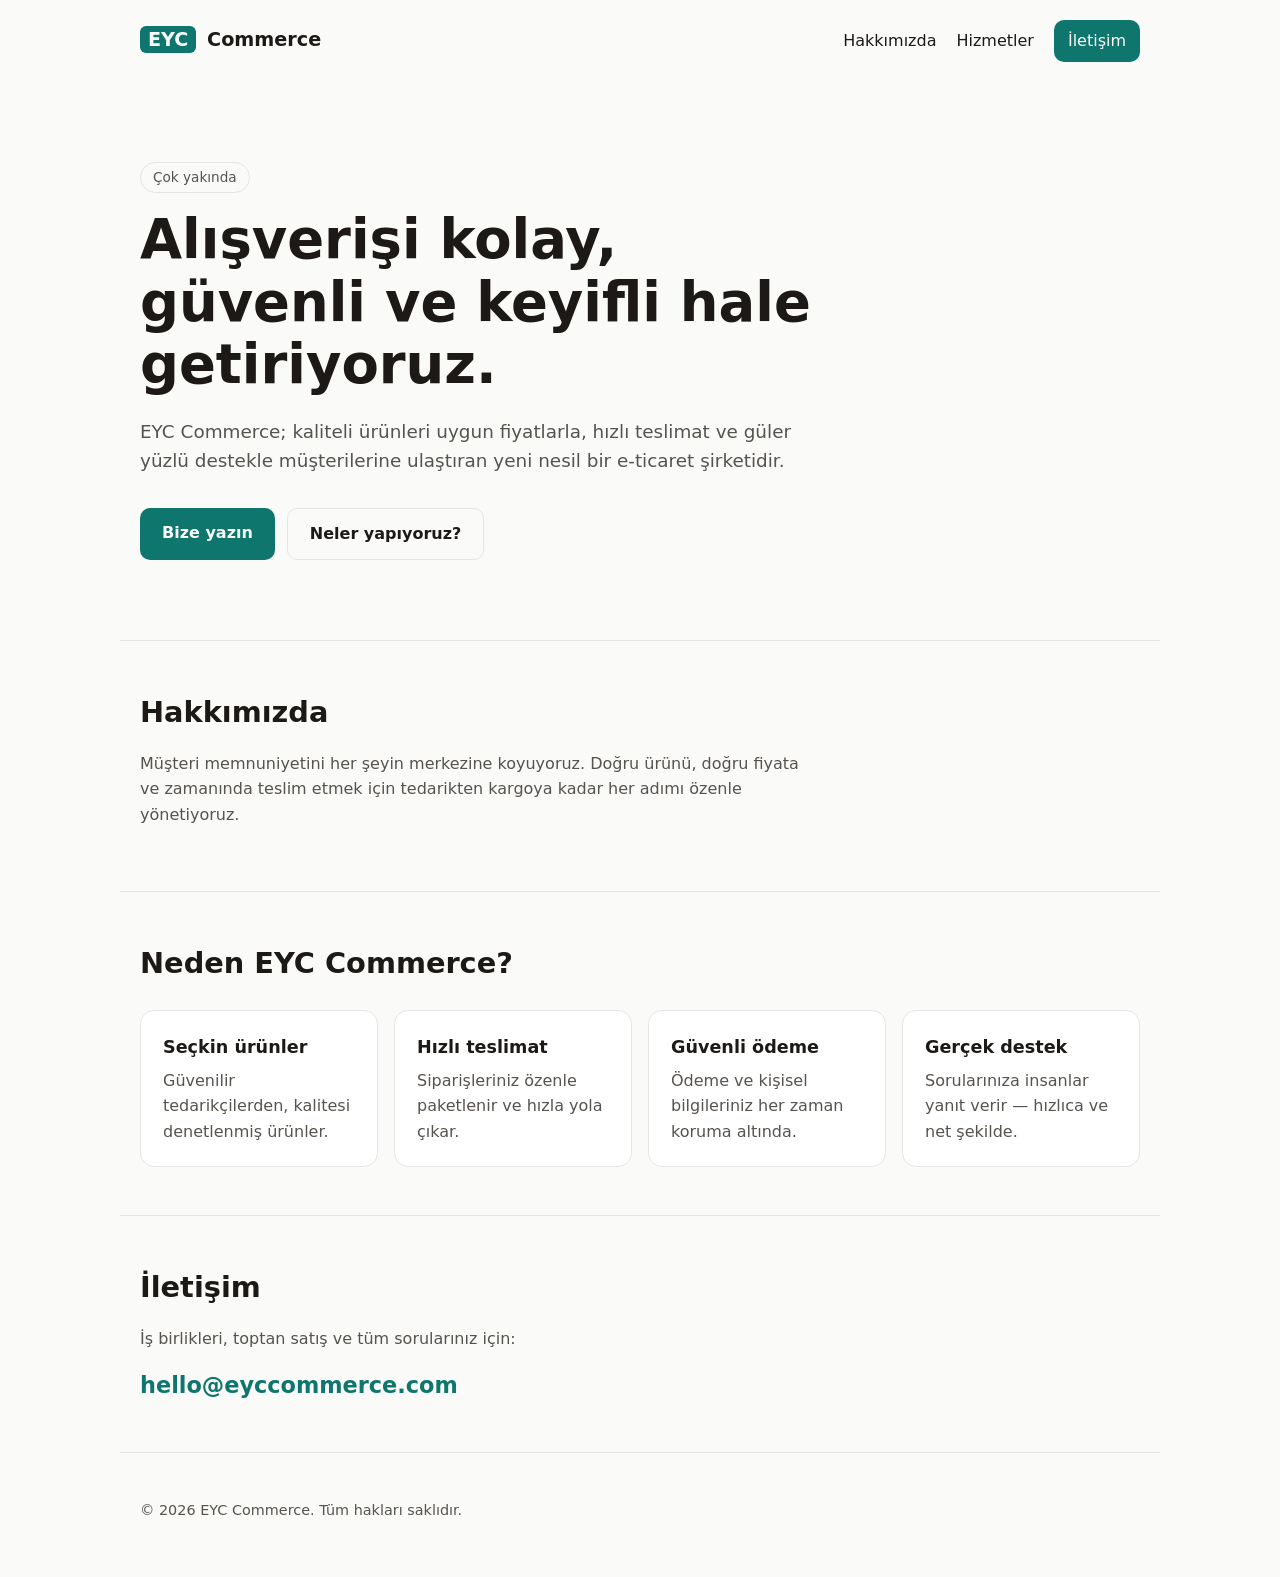
==== index.html @ fbf8d01a "Initial static site for eyccommerce.com Co-Authored-By: Claude Opus 5.5 <noreply@anthropic.com>" ====
<!doctype html>
<html lang="tr">
<head>
  <meta charset="utf-8">
  <meta name="viewport" content="width=device-width, initial-scale=1">
  <title>EYC Commerce — E-Ticaret Çözümleri</title>
  <meta name="description" content="EYC Commerce: güvenilir, hızlı ve müşteri odaklı e-ticaret. Çok yakında yayındayız.">
  <link rel="icon" href="assets/favicon.svg" type="image/svg+xml">
  <link rel="canonical" href="https://eyccommerce.com/">
  <meta property="og:title" content="EYC Commerce">
  <meta property="og:description" content="Güvenilir, hızlı ve müşteri odaklı e-ticaret.">
  <meta property="og:url" content="https://eyccommerce.com/">
  <link rel="stylesheet" href="assets/style.css">
</head>
<body>
  <header class="wrap nav">
    <a class="logo" href="/"><span>EYC</span> Commerce</a>
    <nav>
      <a href="#hakkimizda">Hakkımızda</a>
      <a href="#hizmetler">Hizmetler</a>
      <a href="#iletisim" class="btn btn-sm">İletişim</a>
    </nav>
  </header>

  <main>
    <section class="hero wrap">
      <p class="badge">Çok yakında</p>
      <h1>Alışverişi kolay, güvenli ve keyifli hale getiriyoruz.</h1>
      <p class="lead">EYC Commerce; kaliteli ürünleri uygun fiyatlarla, hızlı teslimat ve güler yüzlü destekle müşterilerine ulaştıran yeni nesil bir e-ticaret şirketidir.</p>
      <div class="cta">
        <a class="btn" href="mailto:hello@eyccommerce.com">Bize yazın</a>
        <a class="btn btn-ghost" href="#hizmetler">Neler yapıyoruz?</a>
      </div>
    </section>

    <section id="hakkimizda" class="wrap section">
      <h2>Hakkımızda</h2>
      <p>Müşteri memnuniyetini her şeyin merkezine koyuyoruz. Doğru ürünü, doğru fiyata ve zamanında teslim etmek için tedarikten kargoya kadar her adımı özenle yönetiyoruz.</p>
    </section>

    <section id="hizmetler" class="wrap section">
      <h2>Neden EYC Commerce?</h2>
      <div class="grid">
        <article class="card"><h3>Seçkin ürünler</h3><p>Güvenilir tedarikçilerden, kalitesi denetlenmiş ürünler.</p></article>
        <article class="card"><h3>Hızlı teslimat</h3><p>Siparişleriniz özenle paketlenir ve hızla yola çıkar.</p></article>
        <article class="card"><h3>Güvenli ödeme</h3><p>Ödeme ve kişisel bilgileriniz her zaman koruma altında.</p></article>
        <article class="card"><h3>Gerçek destek</h3><p>Sorularınıza insanlar yanıt verir — hızlıca ve net şekilde.</p></article>
      </div>
    </section>

    <section id="iletisim" class="wrap section contact">
      <h2>İletişim</h2>
      <p>İş birlikleri, toptan satış ve tüm sorularınız için:</p>
      <a class="mail" href="mailto:hello@eyccommerce.com">hello@eyccommerce.com</a>
    </section>
  </main>

  <footer class="wrap footer">
    <p>© <span id="y">2026</span> EYC Commerce. Tüm hakları saklıdır.</p>
  </footer>
  <script>document.getElementById('y').textContent = new Date().getFullYear();</script>
</body>
</html>
---- assets/style.css ----
:root{--bg:#fafaf9;--fg:#1c1917;--muted:#57534e;--brand:#0f766e;--brand-2:#115e59;--card:#fff;--line:#e7e5e4}
@media (prefers-color-scheme:dark){:root{--bg:#0c0a09;--fg:#f5f5f4;--muted:#a8a29e;--brand:#2dd4bf;--brand-2:#5eead4;--card:#1c1917;--line:#292524}}
*{box-sizing:border-box}
html{scroll-behavior:smooth}
body{margin:0;background:var(--bg);color:var(--fg);font:16px/1.6 system-ui,-apple-system,"Segoe UI",Roboto,sans-serif}
a{color:var(--brand)}
.wrap{max-width:1040px;margin:0 auto;padding:0 20px}
.nav{display:flex;align-items:center;justify-content:space-between;padding-top:20px;padding-bottom:20px}
.nav nav{display:flex;gap:20px;align-items:center}
.nav nav a{text-decoration:none;color:var(--fg);font-weight:500}
.logo{font-weight:700;font-size:1.2rem;text-decoration:none;color:var(--fg)}
.logo span{background:var(--brand);color:var(--bg);padding:2px 8px;border-radius:6px;margin-right:4px}
.hero{padding-top:80px;padding-bottom:80px}
.badge{display:inline-block;border:1px solid var(--line);border-radius:999px;padding:4px 12px;font-size:.85rem;color:var(--muted);margin:0 0 16px}
h1{font-size:clamp(2rem,5vw,3.4rem);line-height:1.15;margin:0 0 20px;max-width:18ch}
.lead{font-size:1.15rem;color:var(--muted);max-width:60ch;margin:0 0 32px}
.cta{display:flex;gap:12px;flex-wrap:wrap}
.btn{display:inline-block;background:var(--brand);color:var(--bg)!important;text-decoration:none;padding:12px 22px;border-radius:10px;font-weight:600}
.btn:hover{background:var(--brand-2)}
.btn-sm{padding:8px 14px}
.btn-ghost{background:transparent;color:var(--fg)!important;border:1px solid var(--line)}
.btn-ghost:hover{background:var(--card)}
.section{padding-top:48px;padding-bottom:48px;border-top:1px solid var(--line)}
h2{font-size:1.8rem;margin:0 0 16px}
.section>p{color:var(--muted);max-width:65ch}
.grid{display:grid;grid-template-columns:repeat(auto-fit,minmax(220px,1fr));gap:16px;margin-top:24px}
.card{background:var(--card);border:1px solid var(--line);border-radius:14px;padding:22px}
.card h3{margin:0 0 6px;font-size:1.1rem}
.card p{margin:0;color:var(--muted)}
.mail{font-size:1.4rem;font-weight:700;text-decoration:none}
.footer{padding-top:32px;padding-bottom:40px;color:var(--muted);font-size:.9rem;border-top:1px solid var(--line)}
@media (max-width:560px){.nav nav a:not(.btn){display:none}.hero{padding-top:48px;padding-bottom:48px}}
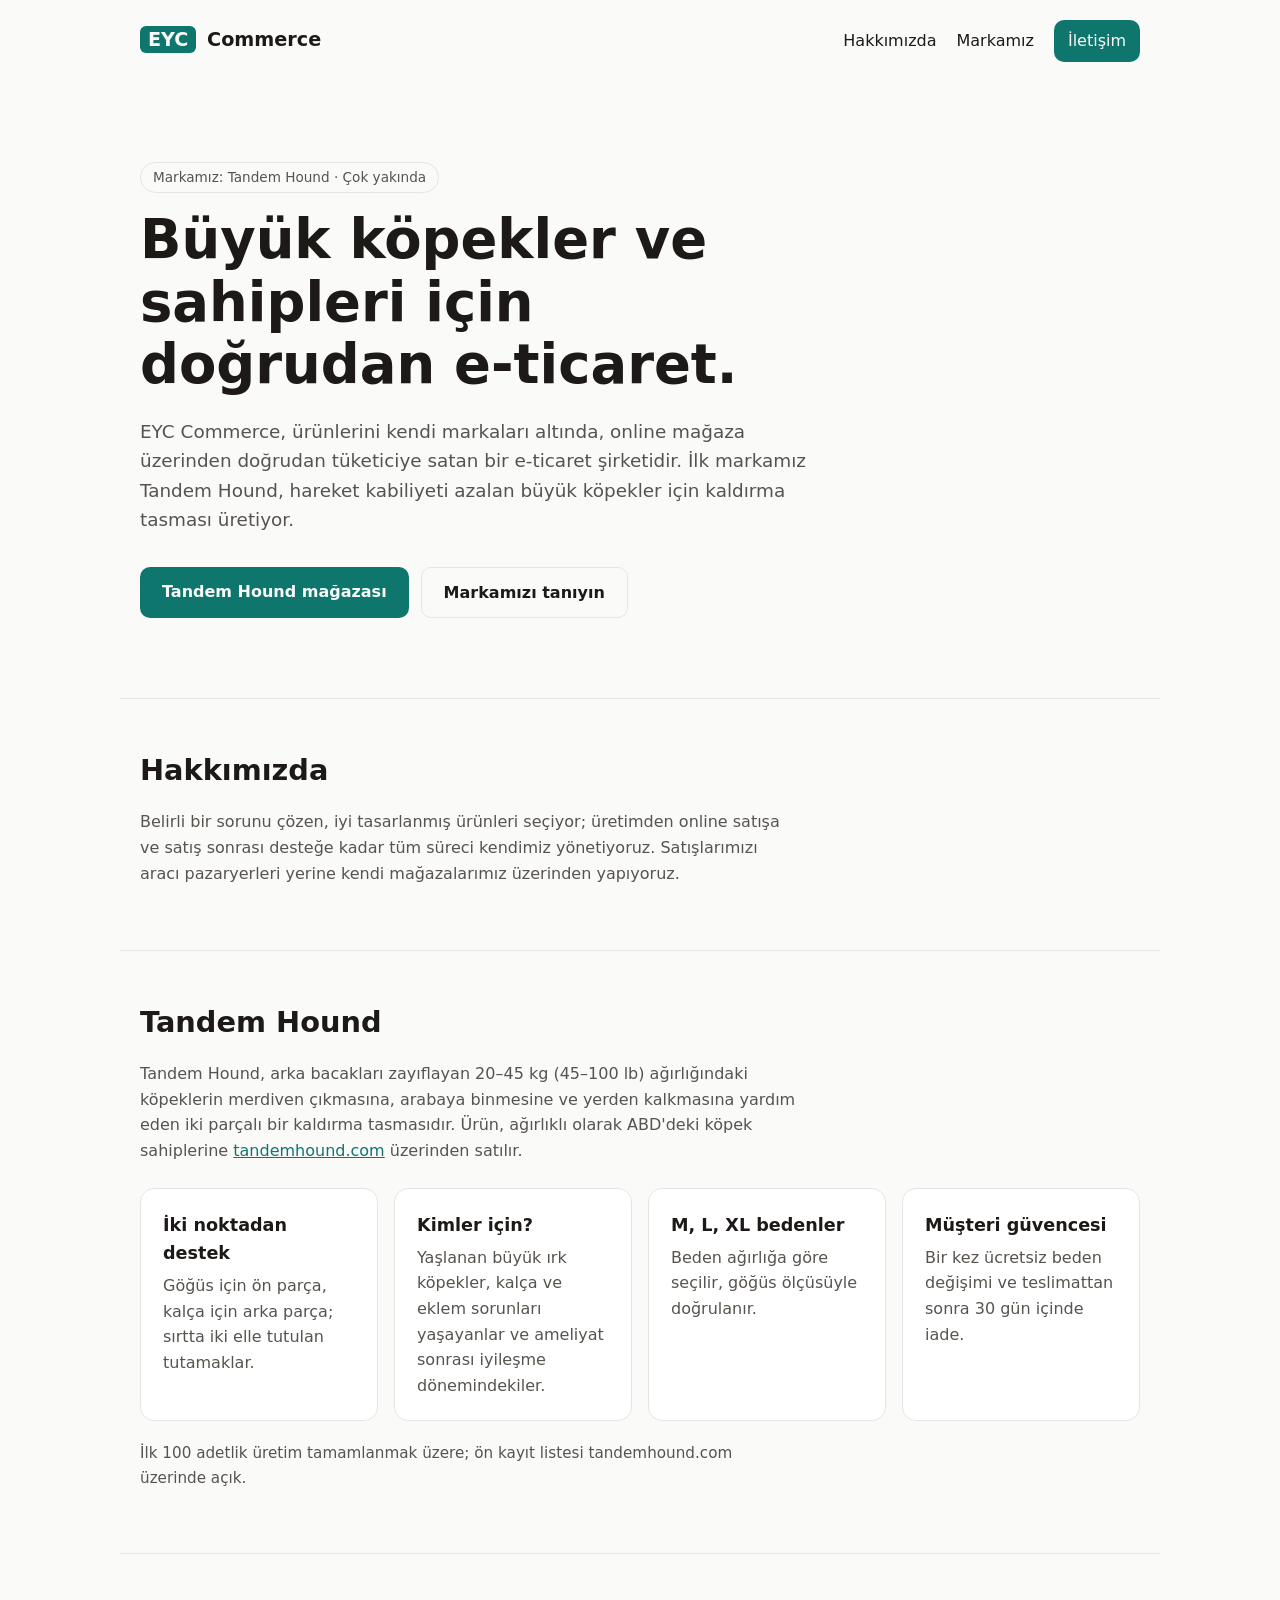
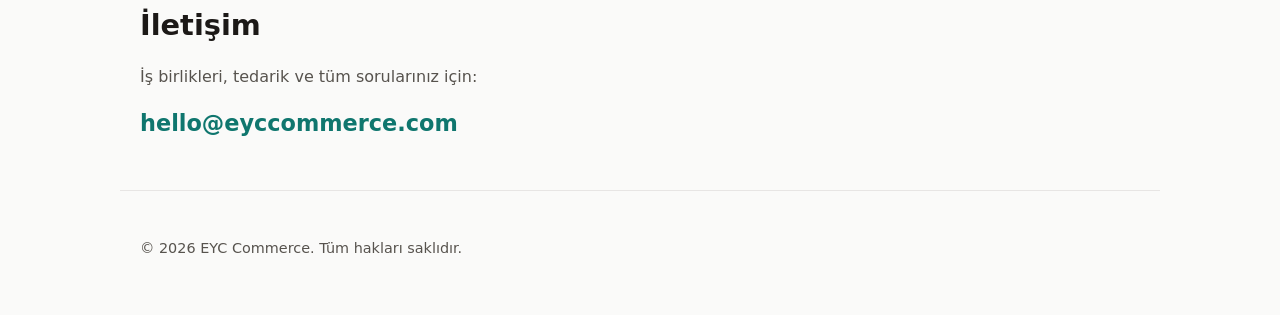
==== commit 9fda90ea: "Add Tandem Hound brand information to company page Co-Authored-By: Claude Opus 5.5 <noreply@anthropi" ====
--- a/index.html
+++ b/index.html
@@ -3,12 +3,12 @@
 <head>
   <meta charset="utf-8">
   <meta name="viewport" content="width=device-width, initial-scale=1">
-  <title>EYC Commerce — E-Ticaret Çözümleri</title>
-  <meta name="description" content="EYC Commerce: güvenilir, hızlı ve müşteri odaklı e-ticaret. Çok yakında yayındayız.">
+  <title>EYC Commerce — Tandem Hound markasının sahibi</title>
+  <meta name="description" content="EYC Commerce, büyük köpekler için kaldırma tasması üreten Tandem Hound markasını online olarak doğrudan tüketiciye satan e-ticaret şirketidir.">
   <link rel="icon" href="assets/favicon.svg" type="image/svg+xml">
   <link rel="canonical" href="https://eyccommerce.com/">
   <meta property="og:title" content="EYC Commerce">
-  <meta property="og:description" content="Güvenilir, hızlı ve müşteri odaklı e-ticaret.">
+  <meta property="og:description" content="Tandem Hound markasının sahibi, doğrudan tüketiciye satış yapan e-ticaret şirketi.">
   <meta property="og:url" content="https://eyccommerce.com/">
   <link rel="stylesheet" href="assets/style.css">
 </head>
@@ -17,40 +17,42 @@
     <a class="logo" href="/"><span>EYC</span> Commerce</a>
     <nav>
       <a href="#hakkimizda">Hakkımızda</a>
-      <a href="#hizmetler">Hizmetler</a>
+      <a href="#markamiz">Markamız</a>
       <a href="#iletisim" class="btn btn-sm">İletişim</a>
     </nav>
   </header>
 
   <main>
     <section class="hero wrap">
-      <p class="badge">Çok yakında</p>
-      <h1>Alışverişi kolay, güvenli ve keyifli hale getiriyoruz.</h1>
-      <p class="lead">EYC Commerce; kaliteli ürünleri uygun fiyatlarla, hızlı teslimat ve güler yüzlü destekle müşterilerine ulaştıran yeni nesil bir e-ticaret şirketidir.</p>
+      <p class="badge">Markamız: Tandem Hound · Çok yakında</p>
+      <h1>Büyük köpekler ve sahipleri için doğrudan e-ticaret.</h1>
+      <p class="lead">EYC Commerce, ürünlerini kendi markaları altında, online mağaza üzerinden doğrudan tüketiciye satan bir e-ticaret şirketidir. İlk markamız Tandem Hound, hareket kabiliyeti azalan büyük köpekler için kaldırma tasması üretiyor.</p>
       <div class="cta">
-        <a class="btn" href="mailto:hello@eyccommerce.com">Bize yazın</a>
-        <a class="btn btn-ghost" href="#hizmetler">Neler yapıyoruz?</a>
+        <a class="btn" href="http://tandemhound.com/">Tandem Hound mağazası</a>
+        <a class="btn btn-ghost" href="#markamiz">Markamızı tanıyın</a>
       </div>
     </section>
 
     <section id="hakkimizda" class="wrap section">
       <h2>Hakkımızda</h2>
-      <p>Müşteri memnuniyetini her şeyin merkezine koyuyoruz. Doğru ürünü, doğru fiyata ve zamanında teslim etmek için tedarikten kargoya kadar her adımı özenle yönetiyoruz.</p>
+      <p>Belirli bir sorunu çözen, iyi tasarlanmış ürünleri seçiyor; üretimden online satışa ve satış sonrası desteğe kadar tüm süreci kendimiz yönetiyoruz. Satışlarımızı aracı pazaryerleri yerine kendi mağazalarımız üzerinden yapıyoruz.</p>
     </section>
 
-    <section id="hizmetler" class="wrap section">
-      <h2>Neden EYC Commerce?</h2>
+    <section id="markamiz" class="wrap section">
+      <h2>Tandem Hound</h2>
+      <p>Tandem Hound, arka bacakları zayıflayan 20–45 kg (45–100 lb) ağırlığındaki köpeklerin merdiven çıkmasına, arabaya binmesine ve yerden kalkmasına yardım eden iki parçalı bir kaldırma tasmasıdır. Ürün, ağırlıklı olarak ABD'deki köpek sahiplerine <a href="http://tandemhound.com/">tandemhound.com</a> üzerinden satılır.</p>
       <div class="grid">
-        <article class="card"><h3>Seçkin ürünler</h3><p>Güvenilir tedarikçilerden, kalitesi denetlenmiş ürünler.</p></article>
-        <article class="card"><h3>Hızlı teslimat</h3><p>Siparişleriniz özenle paketlenir ve hızla yola çıkar.</p></article>
-        <article class="card"><h3>Güvenli ödeme</h3><p>Ödeme ve kişisel bilgileriniz her zaman koruma altında.</p></article>
-        <article class="card"><h3>Gerçek destek</h3><p>Sorularınıza insanlar yanıt verir — hızlıca ve net şekilde.</p></article>
+        <article class="card"><h3>İki noktadan destek</h3><p>Göğüs için ön parça, kalça için arka parça; sırtta iki elle tutulan tutamaklar.</p></article>
+        <article class="card"><h3>Kimler için?</h3><p>Yaşlanan büyük ırk köpekler, kalça ve eklem sorunları yaşayanlar ve ameliyat sonrası iyileşme dönemindekiler.</p></article>
+        <article class="card"><h3>M, L, XL bedenler</h3><p>Beden ağırlığa göre seçilir, göğüs ölçüsüyle doğrulanır.</p></article>
+        <article class="card"><h3>Müşteri güvencesi</h3><p>Bir kez ücretsiz beden değişimi ve teslimattan sonra 30 gün içinde iade.</p></article>
       </div>
+      <p class="note">İlk 100 adetlik üretim tamamlanmak üzere; ön kayıt listesi tandemhound.com üzerinde açık.</p>
     </section>
 
     <section id="iletisim" class="wrap section contact">
       <h2>İletişim</h2>
-      <p>İş birlikleri, toptan satış ve tüm sorularınız için:</p>
+      <p>İş birlikleri, tedarik ve tüm sorularınız için:</p>
       <a class="mail" href="mailto:hello@eyccommerce.com">hello@eyccommerce.com</a>
     </section>
   </main>
--- a/assets/style.css
+++ b/assets/style.css
@@ -30,3 +30,4 @@
 .mail{font-size:1.4rem;font-weight:700;text-decoration:none}
 .footer{padding-top:32px;padding-bottom:40px;color:var(--muted);font-size:.9rem;border-top:1px solid var(--line)}
 @media (max-width:560px){.nav nav a:not(.btn){display:none}.hero{padding-top:48px;padding-bottom:48px}}
+.note{margin-top:20px;font-size:.95rem}
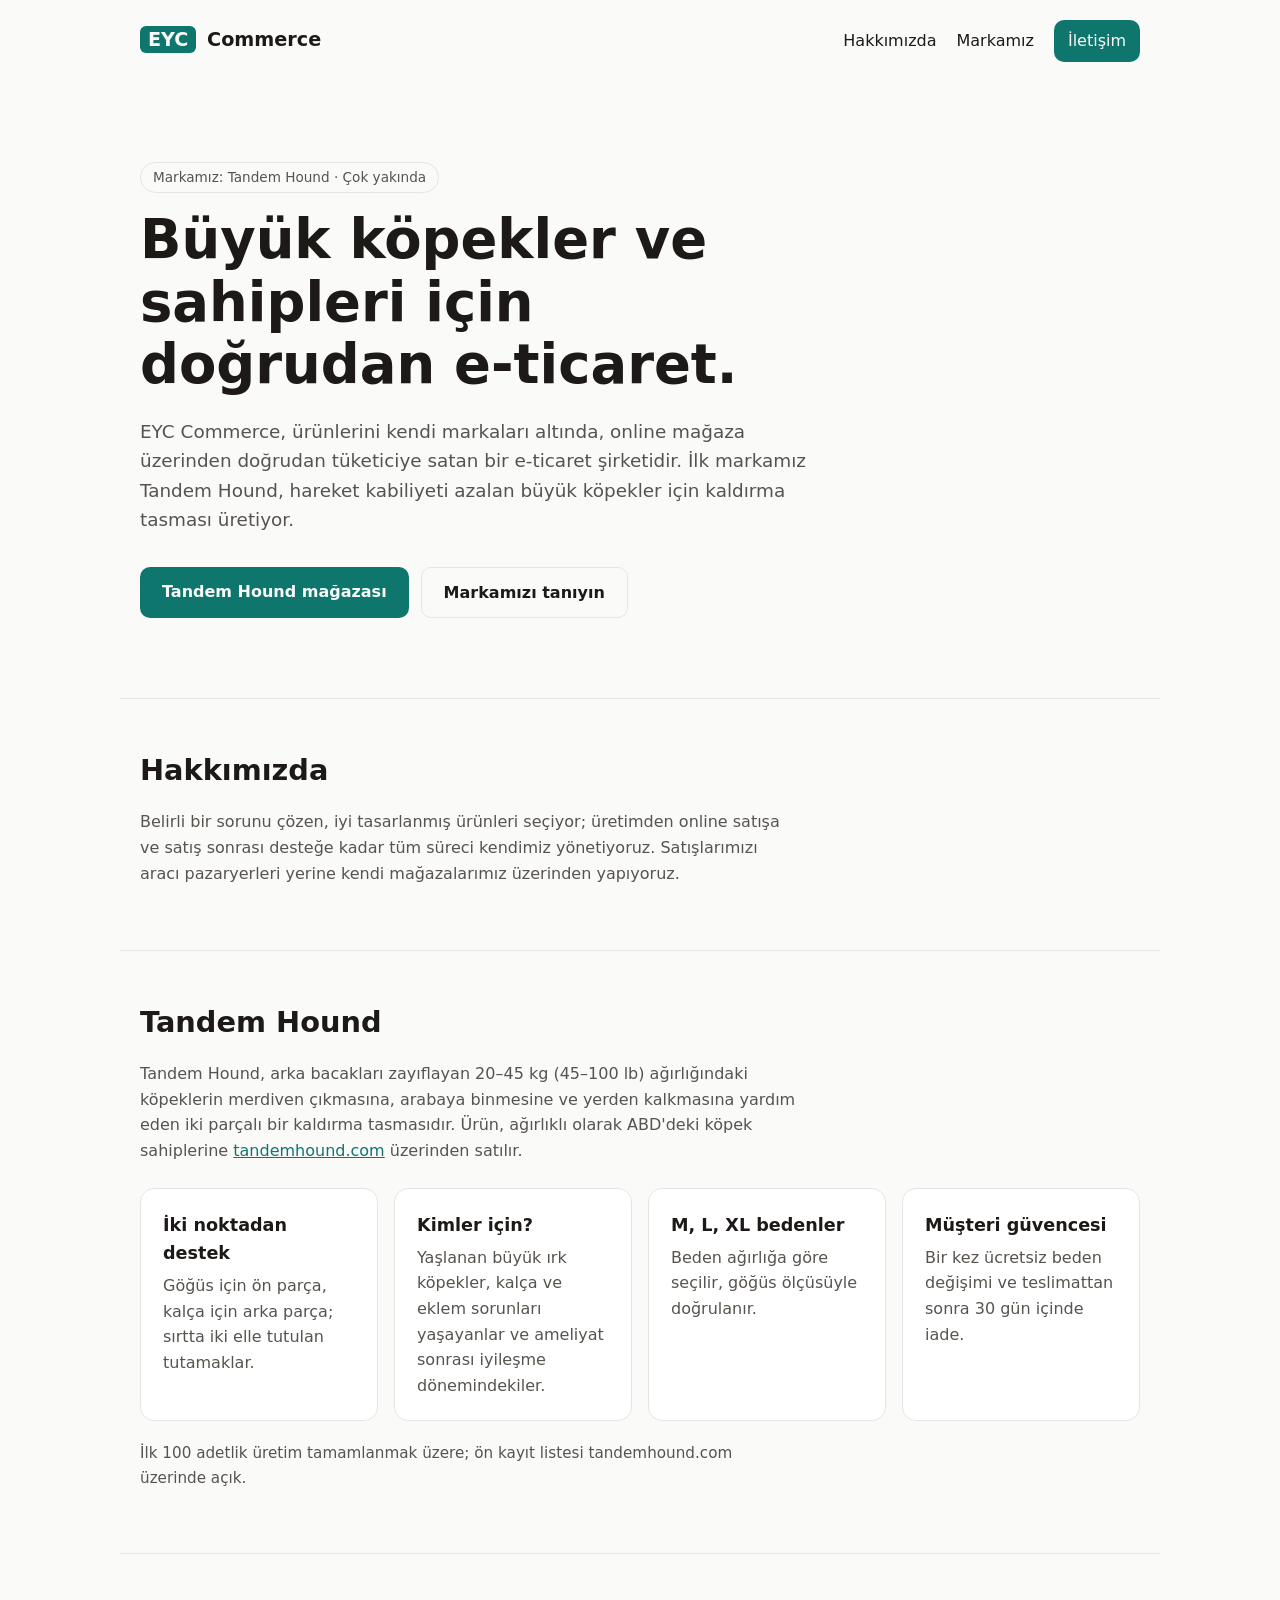
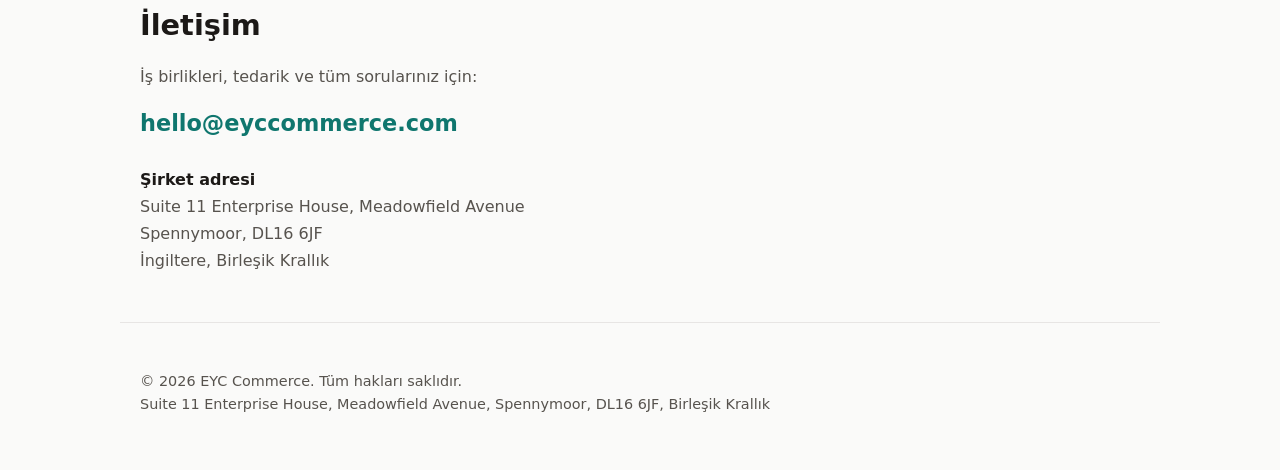
==== commit 3105721d: "Add company address Co-Authored-By: Claude Opus 5.5 <noreply@anthropic.com>" ====
--- a/index.html
+++ b/index.html
@@ -11,6 +11,11 @@
   <meta property="og:description" content="Tandem Hound markasının sahibi, doğrudan tüketiciye satış yapan e-ticaret şirketi.">
   <meta property="og:url" content="https://eyccommerce.com/">
   <link rel="stylesheet" href="assets/style.css">
+  <script type="application/ld+json">
+  {"@context":"https://schema.org","@type":"Organization","name":"EYC Commerce","url":"https://eyccommerce.com/","email":"hello@eyccommerce.com",
+   "address":{"@type":"PostalAddress","streetAddress":"Suite 11 Enterprise House, Meadowfield Avenue","addressLocality":"Spennymoor","postalCode":"DL16 6JF","addressRegion":"England","addressCountry":"GB"},
+   "brand":{"@type":"Brand","name":"Tandem Hound","url":"http://tandemhound.com/"}}
+  </script>
 </head>
 <body>
   <header class="wrap nav">
@@ -54,11 +59,18 @@
       <h2>İletişim</h2>
       <p>İş birlikleri, tedarik ve tüm sorularınız için:</p>
       <a class="mail" href="mailto:hello@eyccommerce.com">hello@eyccommerce.com</a>
+      <address class="addr">
+        <strong>Şirket adresi</strong><br>
+        Suite 11 Enterprise House, Meadowfield Avenue<br>
+        Spennymoor, DL16 6JF<br>
+        İngiltere, Birleşik Krallık
+      </address>
     </section>
   </main>
 
   <footer class="wrap footer">
-    <p>© <span id="y">2026</span> EYC Commerce. Tüm hakları saklıdır.</p>
+    <p>© <span id="y">2026</span> EYC Commerce. Tüm hakları saklıdır.<br>
+    Suite 11 Enterprise House, Meadowfield Avenue, Spennymoor, DL16 6JF, Birleşik Krallık</p>
   </footer>
   <script>document.getElementById('y').textContent = new Date().getFullYear();</script>
 </body>
--- a/assets/style.css
+++ b/assets/style.css
@@ -31,3 +31,4 @@
 .footer{padding-top:32px;padding-bottom:40px;color:var(--muted);font-size:.9rem;border-top:1px solid var(--line)}
 @media (max-width:560px){.nav nav a:not(.btn){display:none}.hero{padding-top:48px;padding-bottom:48px}}
 .note{margin-top:20px;font-size:.95rem}
+.addr{font-style:normal;color:var(--muted);margin-top:24px;line-height:1.7}.addr strong{color:var(--fg)}
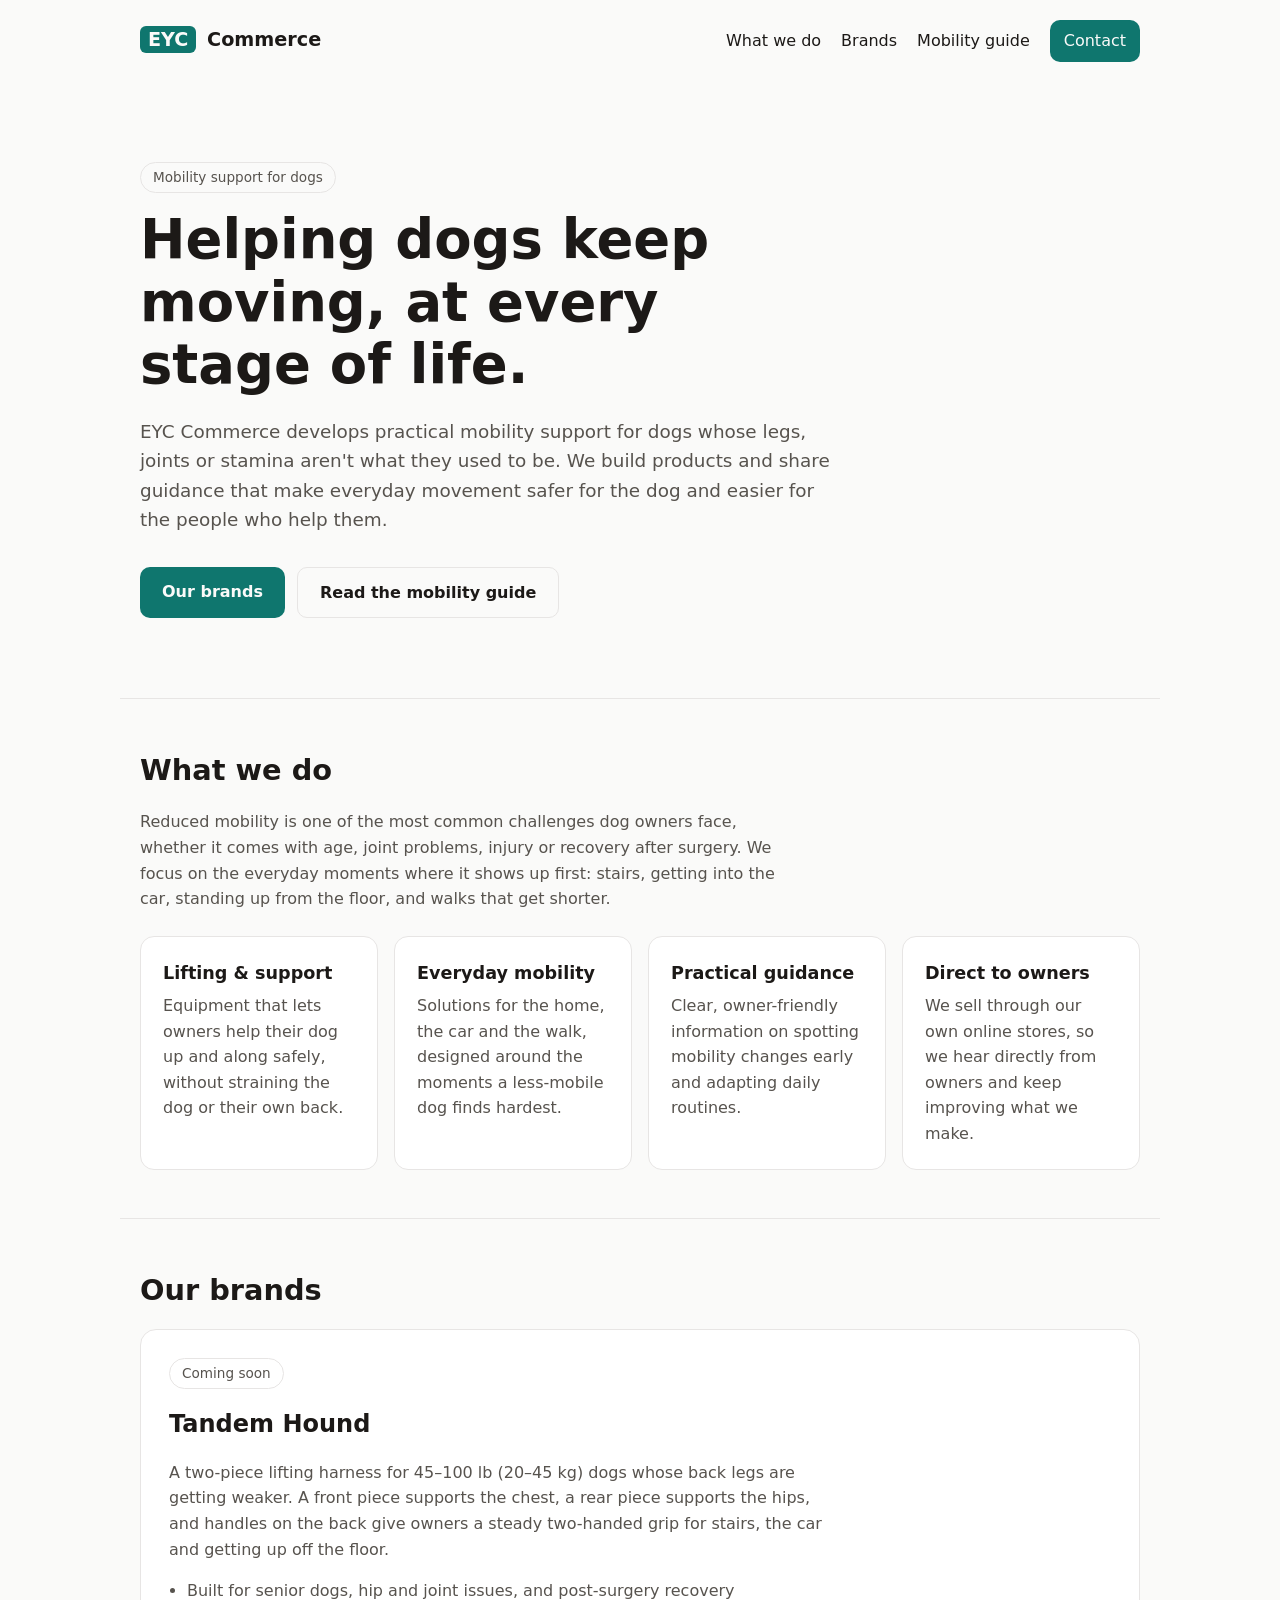
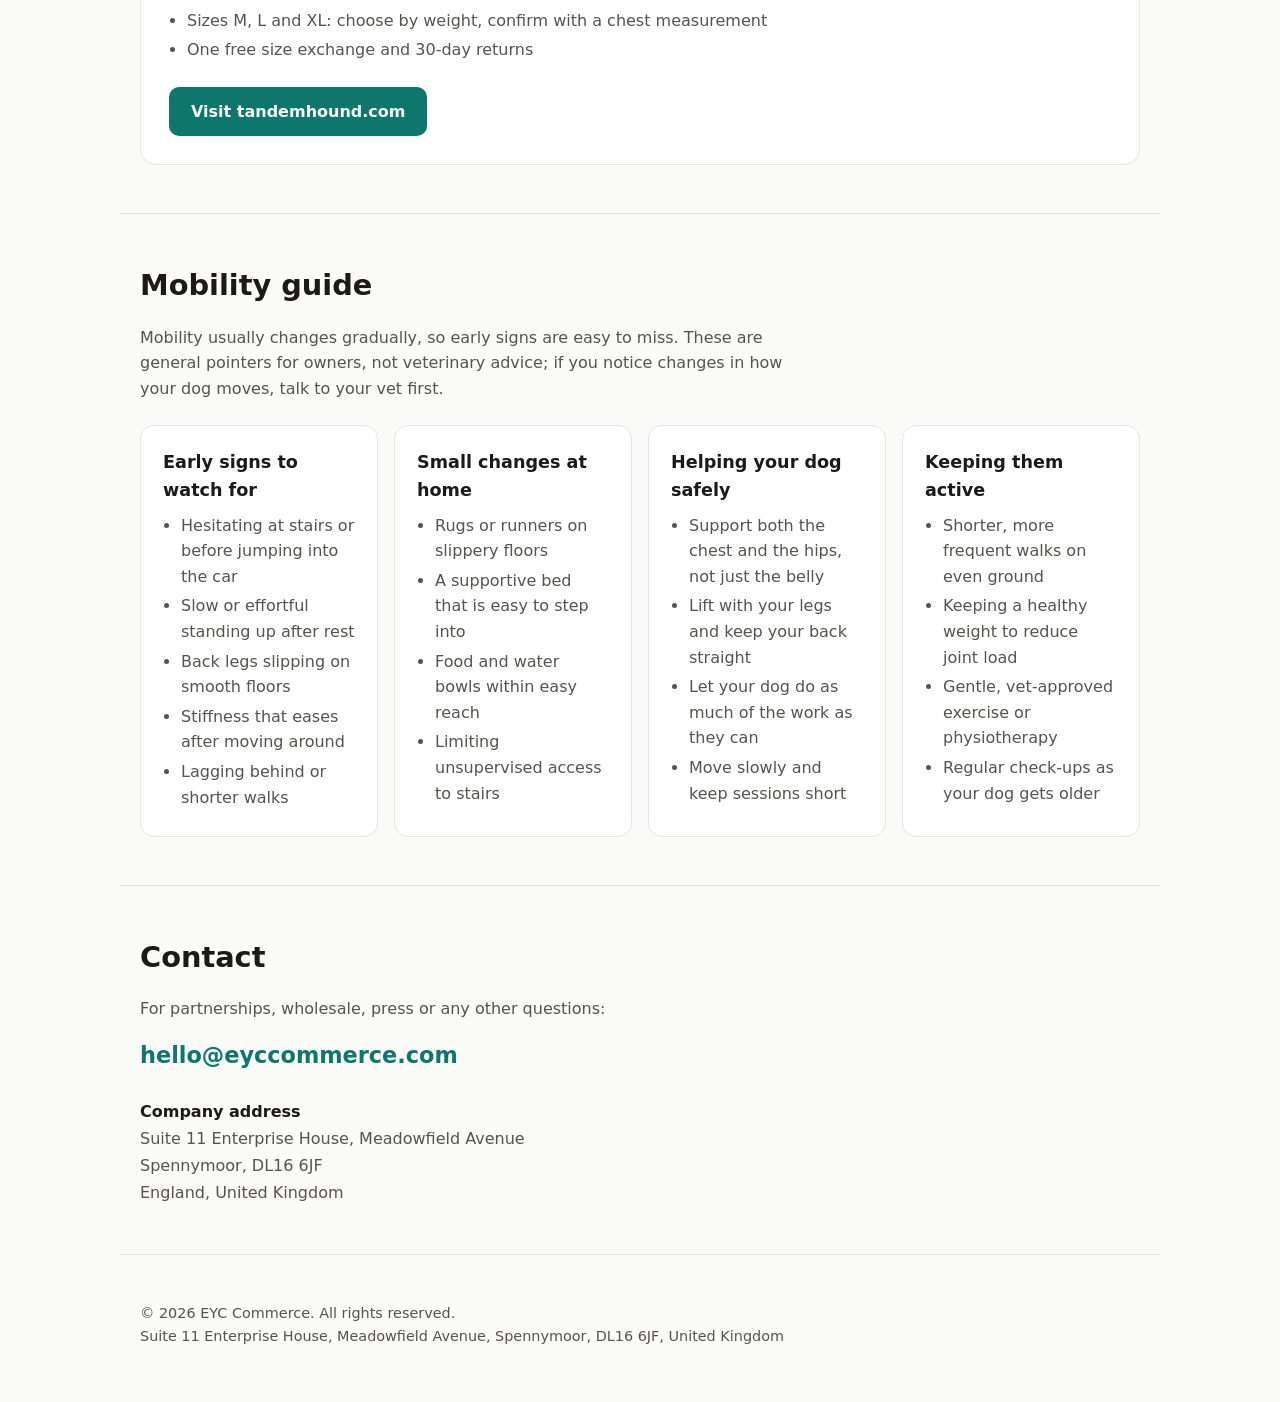
==== commit ddf0c93a: "Reposition site as English dog mobility support company page Co-Authored-By: Claude Opus 5.5 <norepl" ====
--- a/index.html
+++ b/index.html
@@ -1,18 +1,19 @@
 <!doctype html>
-<html lang="tr">
+<html lang="en">
 <head>
   <meta charset="utf-8">
   <meta name="viewport" content="width=device-width, initial-scale=1">
-  <title>EYC Commerce — Tandem Hound markasının sahibi</title>
-  <meta name="description" content="EYC Commerce, büyük köpekler için kaldırma tasması üreten Tandem Hound markasını online olarak doğrudan tüketiciye satan e-ticaret şirketidir.">
+  <title>EYC Commerce — Mobility support for dogs</title>
+  <meta name="description" content="EYC Commerce builds mobility support for dogs: practical products and plain-English guidance that help ageing, recovering and less-mobile dogs keep moving, and make life easier for the people who care for them.">
   <link rel="icon" href="assets/favicon.svg" type="image/svg+xml">
   <link rel="canonical" href="https://eyccommerce.com/">
-  <meta property="og:title" content="EYC Commerce">
-  <meta property="og:description" content="Tandem Hound markasının sahibi, doğrudan tüketiciye satış yapan e-ticaret şirketi.">
+  <meta property="og:title" content="EYC Commerce — Mobility support for dogs">
+  <meta property="og:description" content="Practical products and guidance for dogs with weaker legs, and the people who help them.">
   <meta property="og:url" content="https://eyccommerce.com/">
   <link rel="stylesheet" href="assets/style.css">
   <script type="application/ld+json">
   {"@context":"https://schema.org","@type":"Organization","name":"EYC Commerce","url":"https://eyccommerce.com/","email":"hello@eyccommerce.com",
+   "description":"Mobility support for dogs: products and guidance for ageing, recovering and less-mobile dogs.",
    "address":{"@type":"PostalAddress","streetAddress":"Suite 11 Enterprise House, Meadowfield Avenue","addressLocality":"Spennymoor","postalCode":"DL16 6JF","addressRegion":"England","addressCountry":"GB"},
    "brand":{"@type":"Brand","name":"Tandem Hound","url":"http://tandemhound.com/"}}
   </script>
@@ -21,56 +22,112 @@
   <header class="wrap nav">
     <a class="logo" href="/"><span>EYC</span> Commerce</a>
     <nav>
-      <a href="#hakkimizda">Hakkımızda</a>
-      <a href="#markamiz">Markamız</a>
-      <a href="#iletisim" class="btn btn-sm">İletişim</a>
+      <a href="#approach">What we do</a>
+      <a href="#brands">Brands</a>
+      <a href="#guide">Mobility guide</a>
+      <a href="#contact" class="btn btn-sm">Contact</a>
     </nav>
   </header>
 
   <main>
     <section class="hero wrap">
-      <p class="badge">Markamız: Tandem Hound · Çok yakında</p>
-      <h1>Büyük köpekler ve sahipleri için doğrudan e-ticaret.</h1>
-      <p class="lead">EYC Commerce, ürünlerini kendi markaları altında, online mağaza üzerinden doğrudan tüketiciye satan bir e-ticaret şirketidir. İlk markamız Tandem Hound, hareket kabiliyeti azalan büyük köpekler için kaldırma tasması üretiyor.</p>
+      <p class="badge">Mobility support for dogs</p>
+      <h1>Helping dogs keep moving, at every stage of life.</h1>
+      <p class="lead">EYC Commerce develops practical mobility support for dogs whose legs, joints or stamina aren't what they used to be. We build products and share guidance that make everyday movement safer for the dog and easier for the people who help them.</p>
       <div class="cta">
-        <a class="btn" href="http://tandemhound.com/">Tandem Hound mağazası</a>
-        <a class="btn btn-ghost" href="#markamiz">Markamızı tanıyın</a>
+        <a class="btn" href="#brands">Our brands</a>
+        <a class="btn btn-ghost" href="#guide">Read the mobility guide</a>
       </div>
     </section>
 
-    <section id="hakkimizda" class="wrap section">
-      <h2>Hakkımızda</h2>
-      <p>Belirli bir sorunu çözen, iyi tasarlanmış ürünleri seçiyor; üretimden online satışa ve satış sonrası desteğe kadar tüm süreci kendimiz yönetiyoruz. Satışlarımızı aracı pazaryerleri yerine kendi mağazalarımız üzerinden yapıyoruz.</p>
+    <section id="approach" class="wrap section">
+      <h2>What we do</h2>
+      <p>Reduced mobility is one of the most common challenges dog owners face, whether it comes with age, joint problems, injury or recovery after surgery. We focus on the everyday moments where it shows up first: stairs, getting into the car, standing up from the floor, and walks that get shorter.</p>
+      <div class="grid">
+        <article class="card"><h3>Lifting &amp; support</h3><p>Equipment that lets owners help their dog up and along safely, without straining the dog or their own back.</p></article>
+        <article class="card"><h3>Everyday mobility</h3><p>Solutions for the home, the car and the walk, designed around the moments a less-mobile dog finds hardest.</p></article>
+        <article class="card"><h3>Practical guidance</h3><p>Clear, owner-friendly information on spotting mobility changes early and adapting daily routines.</p></article>
+        <article class="card"><h3>Direct to owners</h3><p>We sell through our own online stores, so we hear directly from owners and keep improving what we make.</p></article>
+      </div>
     </section>
 
-    <section id="markamiz" class="wrap section">
-      <h2>Tandem Hound</h2>
-      <p>Tandem Hound, arka bacakları zayıflayan 20–45 kg (45–100 lb) ağırlığındaki köpeklerin merdiven çıkmasına, arabaya binmesine ve yerden kalkmasına yardım eden iki parçalı bir kaldırma tasmasıdır. Ürün, ağırlıklı olarak ABD'deki köpek sahiplerine <a href="http://tandemhound.com/">tandemhound.com</a> üzerinden satılır.</p>
-      <div class="grid">
-        <article class="card"><h3>İki noktadan destek</h3><p>Göğüs için ön parça, kalça için arka parça; sırtta iki elle tutulan tutamaklar.</p></article>
-        <article class="card"><h3>Kimler için?</h3><p>Yaşlanan büyük ırk köpekler, kalça ve eklem sorunları yaşayanlar ve ameliyat sonrası iyileşme dönemindekiler.</p></article>
-        <article class="card"><h3>M, L, XL bedenler</h3><p>Beden ağırlığa göre seçilir, göğüs ölçüsüyle doğrulanır.</p></article>
-        <article class="card"><h3>Müşteri güvencesi</h3><p>Bir kez ücretsiz beden değişimi ve teslimattan sonra 30 gün içinde iade.</p></article>
+    <section id="brands" class="wrap section">
+      <h2>Our brands</h2>
+      <div class="brand">
+        <div>
+          <p class="badge">Coming soon</p>
+          <h3>Tandem Hound</h3>
+          <p>A two-piece lifting harness for 45–100 lb (20–45 kg) dogs whose back legs are getting weaker. A front piece supports the chest, a rear piece supports the hips, and handles on the back give owners a steady two-handed grip for stairs, the car and getting up off the floor.</p>
+          <ul class="ticks">
+            <li>Built for senior dogs, hip and joint issues, and post-surgery recovery</li>
+            <li>Sizes M, L and XL: choose by weight, confirm with a chest measurement</li>
+            <li>One free size exchange and 30-day returns</li>
+          </ul>
+          <a class="btn" href="http://tandemhound.com/">Visit tandemhound.com</a>
+        </div>
       </div>
-      <p class="note">İlk 100 adetlik üretim tamamlanmak üzere; ön kayıt listesi tandemhound.com üzerinde açık.</p>
     </section>
 
-    <section id="iletisim" class="wrap section contact">
-      <h2>İletişim</h2>
-      <p>İş birlikleri, tedarik ve tüm sorularınız için:</p>
+    <section id="guide" class="wrap section">
+      <h2>Mobility guide</h2>
+      <p>Mobility usually changes gradually, so early signs are easy to miss. These are general pointers for owners, not veterinary advice; if you notice changes in how your dog moves, talk to your vet first.</p>
+      <div class="grid">
+        <article class="card">
+          <h3>Early signs to watch for</h3>
+          <ul>
+            <li>Hesitating at stairs or before jumping into the car</li>
+            <li>Slow or effortful standing up after rest</li>
+            <li>Back legs slipping on smooth floors</li>
+            <li>Stiffness that eases after moving around</li>
+            <li>Lagging behind or shorter walks</li>
+          </ul>
+        </article>
+        <article class="card">
+          <h3>Small changes at home</h3>
+          <ul>
+            <li>Rugs or runners on slippery floors</li>
+            <li>A supportive bed that is easy to step into</li>
+            <li>Food and water bowls within easy reach</li>
+            <li>Limiting unsupervised access to stairs</li>
+          </ul>
+        </article>
+        <article class="card">
+          <h3>Helping your dog safely</h3>
+          <ul>
+            <li>Support both the chest and the hips, not just the belly</li>
+            <li>Lift with your legs and keep your back straight</li>
+            <li>Let your dog do as much of the work as they can</li>
+            <li>Move slowly and keep sessions short</li>
+          </ul>
+        </article>
+        <article class="card">
+          <h3>Keeping them active</h3>
+          <ul>
+            <li>Shorter, more frequent walks on even ground</li>
+            <li>Keeping a healthy weight to reduce joint load</li>
+            <li>Gentle, vet-approved exercise or physiotherapy</li>
+            <li>Regular check-ups as your dog gets older</li>
+          </ul>
+        </article>
+      </div>
+    </section>
+
+    <section id="contact" class="wrap section contact">
+      <h2>Contact</h2>
+      <p>For partnerships, wholesale, press or any other questions:</p>
       <a class="mail" href="mailto:hello@eyccommerce.com">hello@eyccommerce.com</a>
       <address class="addr">
-        <strong>Şirket adresi</strong><br>
+        <strong>Company address</strong><br>
         Suite 11 Enterprise House, Meadowfield Avenue<br>
         Spennymoor, DL16 6JF<br>
-        İngiltere, Birleşik Krallık
+        England, United Kingdom
       </address>
     </section>
   </main>
 
   <footer class="wrap footer">
-    <p>© <span id="y">2026</span> EYC Commerce. Tüm hakları saklıdır.<br>
-    Suite 11 Enterprise House, Meadowfield Avenue, Spennymoor, DL16 6JF, Birleşik Krallık</p>
+    <p>© <span id="y">2026</span> EYC Commerce. All rights reserved.<br>
+    Suite 11 Enterprise House, Meadowfield Avenue, Spennymoor, DL16 6JF, United Kingdom</p>
   </footer>
   <script>document.getElementById('y').textContent = new Date().getFullYear();</script>
 </body>
--- a/assets/style.css
+++ b/assets/style.css
@@ -32,3 +32,11 @@
 @media (max-width:560px){.nav nav a:not(.btn){display:none}.hero{padding-top:48px;padding-bottom:48px}}
 .note{margin-top:20px;font-size:.95rem}
 .addr{font-style:normal;color:var(--muted);margin-top:24px;line-height:1.7}.addr strong{color:var(--fg)}
+.card ul{margin:8px 0 0;padding-left:18px;color:var(--muted)}
+.card li{margin:4px 0}
+.brand{background:var(--card);border:1px solid var(--line);border-radius:16px;padding:28px;margin-top:8px}
+.brand h3{font-size:1.5rem;margin:0 0 8px}
+.brand p{color:var(--muted);max-width:65ch}
+.ticks{padding-left:18px;color:var(--muted);margin:0 0 24px}
+.ticks li{margin:4px 0}
+@media (max-width:720px){.nav nav a:not(.btn){display:none}}
